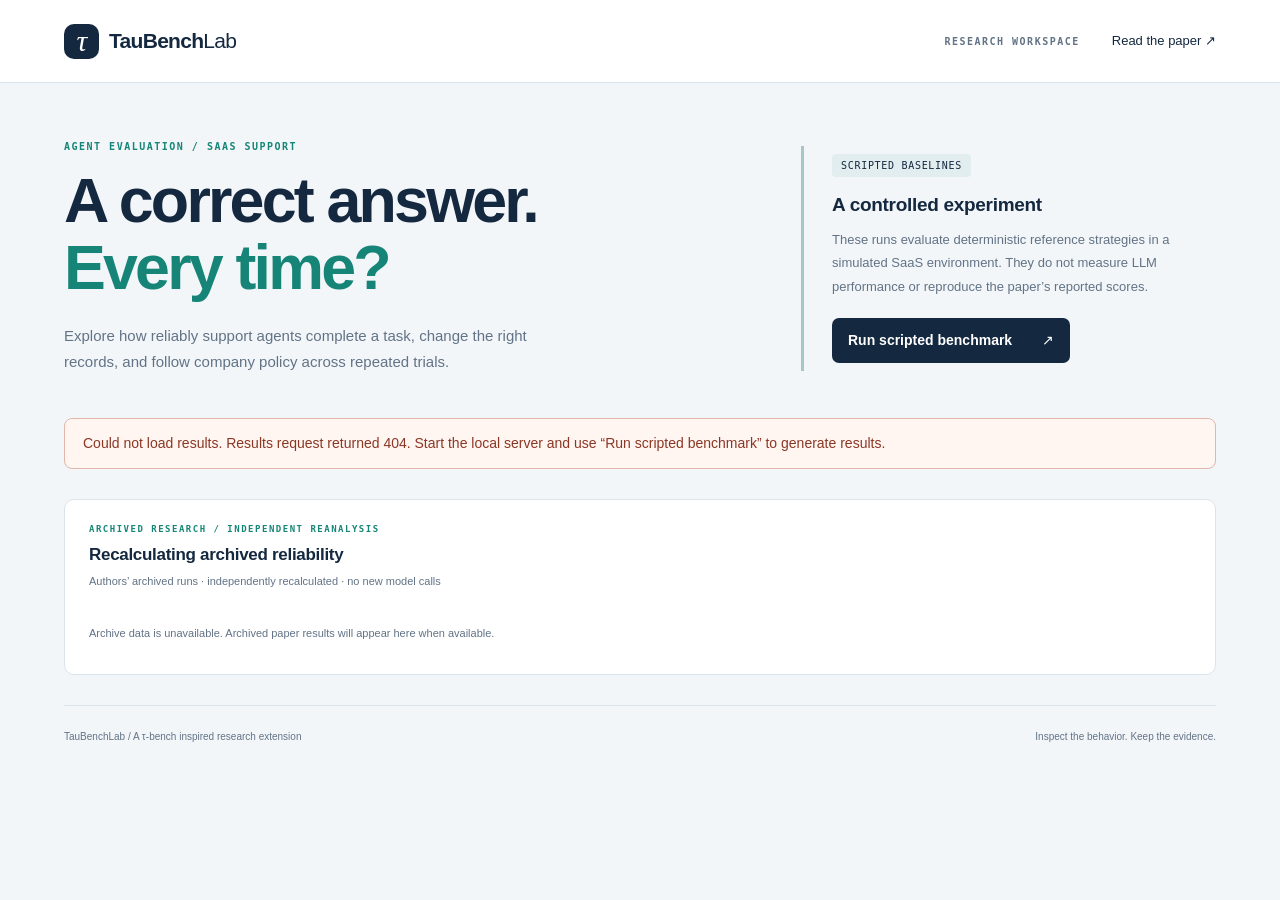
==== web/index.html @ 1099bfed "Release TauBench Lab research portfolio with reproducible evaluation and public demo" ====
<!doctype html>
<html lang="en" data-mode="local">
  <head>
    <meta charset="utf-8" />
    <meta name="viewport" content="width=device-width,initial-scale=1" />
    <meta name="theme-color" content="#14283f" />
    <title>TauBenchLab · Agent reliability</title>
    <link rel="stylesheet" href="./styles.css" />
    <script defer src="./app.js"></script>
  </head>
  <body>
    <header class="topbar">
      <a class="wordmark" href="./" aria-label="TauBenchLab home"
        ><span class="logo">τ</span> TauBench<span>Lab</span></a
      >
      <div class="header-right">
        <span class="lab-label">RESEARCH WORKSPACE</span
        ><a
          href="https://arxiv.org/abs/2406.12045"
          target="_blank"
          rel="noopener noreferrer"
          >Read the paper ↗</a
        >
      </div>
    </header>
    <main>
      <section class="intro">
        <div>
          <p class="eyebrow">AGENT EVALUATION / SAAS SUPPORT</p>
          <h1>A correct answer.<br /><span>Every time?</span></h1>
          <p class="intro-copy">
            Explore how reliably support agents complete a task, change the
            right records, and follow company policy across repeated trials.
          </p>
        </div>
        <aside class="scope">
          <span class="scope-badge">SCRIPTED BASELINES</span>
          <h2>A controlled experiment</h2>
          <p>
            These runs evaluate deterministic reference strategies in a
            simulated SaaS environment. They do not measure LLM performance or
            reproduce the paper’s reported scores.
          </p>
          <button id="run" type="button">
            Run scripted benchmark <span aria-hidden="true">↗</span>
          </button>
        </aside>
      </section>
      <div id="status" role="status" aria-live="polite">
        Loading experiment results…
      </div>
      <section id="workspace" hidden>
        <div class="section-toolbar">
          <div>
            <p class="eyebrow">EXPERIMENT RESULTS</p>
            <h2>Reliability under repetition</h2>
          </div>
          <div class="filters">
            <label>Agent strategy<select id="agent"></select></label
            ><label
              >Task category<select id="category">
                <option value="all">All categories</option>
              </select></label
            >
          </div>
        </div>
        <div class="metrics">
          <article>
            <span>Joint task success</span><strong id="success">—</strong
            ><small>Correct final state + policy compliance</small>
          </article>
          <article>
            <span>Final state match</span><strong id="state-match">—</strong
            ><small>Expected records, regardless of policy</small>
          </article>
          <article>
            <span>Policy compliance</span><strong id="compliance">—</strong
            ><small>No recorded policy violations</small>
          </article>
          <article>
            <span>Evaluated episodes</span><strong id="episodes">—</strong
            ><small id="coverage">—</small>
          </article>
          <article>
            <span>Consistent success</span><strong id="consistent">—</strong
            ><small id="consistent-label">Pass^k</small>
          </article>
        </div>
        <div class="results-layout">
          <section class="panel matrix-panel">
            <div class="panel-heading">
              <div>
                <h3>Trial explorer</h3>
                <p>
                  One square, one attempt. Select a trial to inspect the
                  evidence.
                </p>
              </div>
              <div class="legend">
                <span><i class="good"></i>Pass</span
                ><span><i class="bad"></i>Fail</span>
              </div>
            </div>
            <div id="matrix" class="matrix"></div>
            <div class="panel-footer">
              <span id="timestamp"></span><span>SIMULATED ENVIRONMENT</span>
            </div>
          </section>
          <section class="panel consistency-panel">
            <div class="panel-heading">
              <div>
                <h3>Success that holds up</h3>
                <p>Estimated pass^k across tasks</p>
              </div>
            </div>
            <div id="chart" class="chart" aria-label="Pass k chart"></div>
            <p class="definition">
              <strong>What is pass^k?</strong> The probability that all k
              attempts succeed, averaged across tasks. Estimated as C(s, k) /
              C(n, k), where s is successful trials and n is total trials for a
              task. Every selected task needs at least k trials; otherwise the
              estimate is unavailable. Success requires both the expected final
              state and policy compliance.
            </p>
          </section>
        </div>
        <section
          id="detail"
          class="panel detail-panel"
          aria-labelledby="detail-title"
        >
          <div class="panel-heading">
            <div>
              <p class="eyebrow">EPISODE EVIDENCE</p>
              <h3 id="detail-title">Select a trial above</h3>
              <p id="detail-subtitle">
                Inspect the conversation, policy checks, and final records.
              </p>
            </div>
            <span id="detail-badge" class="result-badge" hidden></span>
          </div>
          <div id="detail-body" hidden>
            <div class="detail-columns">
              <div>
                <h4>Conversation & tool calls</h4>
                <div id="trace"></div>
              </div>
              <div>
                <h4>Policy checks</h4>
                <div id="violations"></div>
                <h4>Database changes</h4>
                <p class="muted">
                  Compare initial, expected, and actual final records.
                </p>
                <div class="state-tabs" role="group" aria-label="Database view">
                  <button data-state="differences" class="active" type="button">
                    Differences</button
                  ><button data-state="initial_state" type="button">
                    Initial</button
                  ><button data-state="expected_state" type="button">
                    Expected</button
                  ><button data-state="final_state" type="button">
                    Actual
                  </button>
                </div>
                <pre id="state"></pre>
              </div>
            </div>
          </div>
        </section>
        <section class="notes">
          <div>
            <p class="eyebrow">READ THE RESULTS RESPONSIBLY</p>
            <h3>Scope & limitations</h3>
          </div>
          <ul id="limitations"></ul>
        </section>
      </section>
      <footer>
        <span
          >TauBenchLab
          <span class="muted"
            >/ A τ-bench inspired research extension</span
          ></span
        ><span>Inspect the behavior. Keep the evidence.</span>
      </footer>
    </main>
  </body>
</html>
---- web/styles.css ----
:root {
  --navy: #14283f;
  --muted: #627386;
  --line: #dce4eb;
  --bg: #f3f6f9;
  --teal: #168577;
  --rust: #b85842;
  --white: #fff;
  --mono: ui-monospace, SFMono-Regular, Consolas, monospace;
}
* {
  box-sizing: border-box;
}
body {
  margin: 0;
  background: var(--bg);
  color: var(--navy);
  font-family: -apple-system, BlinkMacSystemFont, "Segoe UI", sans-serif;
  font-size: 14px;
  line-height: 1.5;
}
button,
select {
  font: inherit;
}
button,
a,
select {
  -webkit-tap-highlight-color: transparent;
}
button {
  cursor: pointer;
}
button:disabled {
  cursor: wait;
  opacity: 0.6;
}
a {
  color: inherit;
  text-decoration: none;
}
a:hover {
  text-decoration: underline;
}
button:focus-visible,
a:focus-visible,
select:focus-visible {
  outline: 3px solid #68b8d9;
  outline-offset: 4px;
}
[hidden] {
  display: none !important;
}
.topbar {
  height: 83px;
  border-bottom: 1px solid var(--line);
  display: flex;
  align-items: center;
  justify-content: space-between;
  padding: 0 5vw;
  background: #fff;
}
.wordmark {
  display: flex;
  align-items: center;
  font-size: 21px;
  font-weight: 730;
  letter-spacing: -0.7px;
}
.wordmark > span:last-child {
  font-weight: 400;
}
.logo {
  width: 35px;
  height: 35px;
  background: var(--navy);
  color: white;
  border-radius: 10px;
  text-align: center;
  font: italic 30px Georgia;
  margin-right: 10px;
}
.header-right {
  display: flex;
  gap: 32px;
  align-items: center;
  font-size: 13px;
}
.lab-label,
.eyebrow {
  font: 10px var(--mono);
  font-weight: 600;
  letter-spacing: 1.5px;
}
.lab-label {
  color: var(--muted);
}
main {
  max-width: 1480px;
  margin: auto;
  padding: 0 5vw;
}
.intro {
  display: grid;
  grid-template-columns: 1.3fr 1fr;
  align-items: center;
  gap: 8%;
  padding: 58px 0 42px;
}
.eyebrow {
  color: var(--teal);
  margin: 0 0 15px;
}
h1 {
  font-family:
    ui-rounded,
    "Arial Rounded MT Bold",
    -apple-system,
    sans-serif;
  font-size: clamp(40px, 4.9vw, 66px);
  font-weight: 680;
  line-height: 1.07;
  letter-spacing: -2.8px;
  margin: 0 0 22px;
}
h1 span {
  color: var(--teal);
}
.intro-copy {
  max-width: 490px;
  color: var(--muted);
  font-size: 15px;
  line-height: 1.75;
  margin: 0;
}
.scope {
  max-width: 415px;
  justify-self: end;
  border-left: 3px solid #a7c6c8;
  padding: 8px 0 8px 28px;
}
.scope-badge {
  display: inline-block;
  font: 10px var(--mono);
  letter-spacing: 0.7px;
  background: #e2edf0;
  padding: 6px 9px;
  border-radius: 4px;
}
.scope h2 {
  font-size: 19px;
  letter-spacing: -0.3px;
  margin: 14px 0 9px;
}
.scope p {
  font-size: 13px;
  line-height: 1.8;
  color: var(--muted);
  margin: 0 0 20px;
}
#run {
  display: flex;
  justify-content: space-between;
  gap: 30px;
  background: var(--navy);
  color: white;
  border: 0;
  border-radius: 7px;
  padding: 12px 16px;
  font-weight: 550;
}
#run:hover {
  background: #254866;
}
#status {
  margin-bottom: 24px;
  padding: 14px 18px;
  border: 1px solid var(--line);
  border-radius: 8px;
  background: white;
  color: var(--muted);
}
#status.error {
  color: #8b3724;
  border-color: #e2b6a9;
  background: #fff5f1;
}
.section-toolbar {
  display: flex;
  align-items: center;
  justify-content: space-between;
  border-top: 1px solid var(--line);
  padding-top: 30px;
  gap: 24px;
  margin: 10px 0 22px;
}
.section-toolbar .eyebrow {
  margin-bottom: 7px;
  color: var(--muted);
}
h2 {
  font-size: 24px;
  letter-spacing: -0.7px;
  margin: 0;
}
.filters {
  display: flex;
  gap: 12px;
}
label {
  display: flex;
  flex-direction: column;
  gap: 5px;
  font-size: 10px;
  letter-spacing: 0.2px;
  color: var(--muted);
}
select {
  padding: 9px 31px 9px 11px;
  border: 1px solid var(--line);
  background: white;
  border-radius: 6px;
  color: var(--navy);
  max-width: 220px;
  font-size: 12px;
}
.metrics {
  display: grid;
  grid-template-columns: repeat(5, 1fr);
  background: white;
  border: 1px solid var(--line);
  border-radius: 10px;
  margin-bottom: 24px;
}
.metrics article {
  padding: 24px;
  border-right: 1px solid var(--line);
}
.metrics article:last-child {
  border: 0;
}
.metrics span {
  font-size: 12px;
  color: var(--muted);
}
.metrics strong {
  display: block;
  font-size: 36px;
  font-weight: 630;
  letter-spacing: -1.5px;
  margin: 6px 0;
}
.metrics small {
  display: block;
  font-size: 10px;
  color: var(--muted);
}
.results-layout {
  display: grid;
  grid-template-columns: minmax(0, 1.8fr) minmax(270px, 1fr);
  gap: 22px;
}
.panel {
  background: white;
  border: 1px solid var(--line);
  border-radius: 10px;
  overflow: hidden;
}
.panel-heading {
  display: flex;
  align-items: center;
  justify-content: space-between;
  gap: 20px;
  padding: 24px;
}
.panel-heading h3 {
  font-size: 17px;
  letter-spacing: -0.3px;
  margin: 0;
}
.panel-heading p {
  font-size: 11px;
  color: var(--muted);
  margin: 6px 0 0;
}
.legend {
  display: flex;
  gap: 12px;
  white-space: nowrap;
  font-size: 10px;
  color: var(--muted);
}
.legend span {
  display: flex;
  align-items: center;
  gap: 5px;
}
.legend i {
  width: 8px;
  height: 8px;
  border-radius: 2px;
}
.good {
  background: var(--teal);
}
.bad {
  background: var(--rust);
}
.matrix {
  padding: 0 24px 24px;
  overflow: auto;
  min-height: 240px;
}
.matrix-row {
  display: grid;
  grid-template-columns: minmax(155px, 1fr) auto;
  gap: 16px;
  align-items: center;
  padding: 10px 0;
  border-bottom: 1px solid #eef2f5;
  min-width: 390px;
}
.task-name {
  font-size: 12px;
  font-weight: 550;
}
.task-category {
  display: block;
  font: 9px var(--mono);
  color: var(--muted);
  margin-top: 3px;
}
.trials {
  display: flex;
  gap: 5px;
}
.trial {
  height: 25px;
  width: 25px;
  border: 0;
  border-radius: 4px;
  color: white;
  font: 10px var(--mono);
  transition: transform 0.15s;
}
.trial:hover {
  transform: translateY(-2px);
}
.trial.selected {
  outline: 2px solid var(--navy);
  outline-offset: 2px;
}
.panel-footer {
  display: flex;
  justify-content: space-between;
  gap: 12px;
  padding: 12px 24px;
  border-top: 1px solid var(--line);
  font: 8px var(--mono);
  color: var(--muted);
  letter-spacing: 0.4px;
}
.chart {
  display: flex;
  align-items: end;
  gap: 20px;
  height: 210px;
  padding: 20px 30px 0;
}
.bar-item {
  flex: 1;
  display: flex;
  height: 100%;
  flex-direction: column;
  align-items: center;
  justify-content: end;
  gap: 8px;
}
.bar-value {
  font: 11px var(--mono);
}
.bar {
  width: 100%;
  max-width: 50px;
  min-height: 2px;
  background: var(--teal);
  border-radius: 4px 4px 0 0;
}
.bar-item:last-child .bar {
  background: var(--navy);
}
.bar-label {
  font: 11px var(--mono);
  color: var(--muted);
  padding-top: 7px;
  border-top: 1px solid var(--line);
  width: 100%;
  text-align: center;
}
.definition {
  font-size: 11px;
  line-height: 1.7;
  color: var(--muted);
  margin: 24px 25px;
}
.definition strong {
  display: block;
  color: var(--navy);
  margin-bottom: 5px;
}
.detail-panel {
  margin-top: 22px;
}
.detail-panel .eyebrow {
  font-size: 9px;
  color: var(--teal);
  margin: 0 0 8px;
}
.result-badge {
  font: 10px var(--mono);
  padding: 7px 10px;
  border-radius: 5px;
  background: #e4f2ed;
  color: var(--teal);
  white-space: nowrap;
}
.result-badge.failed {
  background: #f8e9e4;
  color: var(--rust);
}
.detail-columns {
  display: grid;
  grid-template-columns: 1fr 1fr;
  gap: 30px;
  padding: 0 24px 26px;
}
.detail-columns h4 {
  font-size: 12px;
  margin: 12px 0;
}
.trace-item {
  border-left: 2px solid var(--line);
  padding: 0 0 18px 14px;
  margin-left: 3px;
}
.trace-role {
  font: 9px var(--mono);
  text-transform: uppercase;
  color: var(--teal);
  margin-bottom: 5px;
}
.trace-item p {
  font-size: 12px;
  line-height: 1.7;
  white-space: pre-wrap;
  margin: 0;
}
.trace-item pre {
  margin-top: 8px;
  max-height: 200px;
}
.muted {
  color: var(--muted);
}
p.muted {
  font-size: 11px;
}
.state-tabs {
  display: flex;
  gap: 4px;
  margin: 16px 0 8px;
  flex-wrap: wrap;
}
.state-tabs button {
  border: 0;
  border-radius: 5px;
  background: #edf2f6;
  color: var(--muted);
  padding: 7px 10px;
  font-size: 11px;
}
.state-tabs button.active {
  background: var(--navy);
  color: white;
}
pre {
  font: 11px/1.65 var(--mono);
  padding: 14px;
  background: #f4f7f9;
  border: 1px solid #e5ebf0;
  border-radius: 6px;
  white-space: pre-wrap;
  overflow-wrap: anywhere;
  max-height: 390px;
  overflow: auto;
  margin: 0;
}
#violations {
  font-size: 12px;
  padding: 12px 14px;
  border-radius: 6px;
  background: #f4f7f9;
}
#violations ul {
  padding-left: 16px;
  margin: 0;
}
.notes {
  display: grid;
  grid-template-columns: 1fr 2fr;
  gap: 35px;
  margin: 35px 0;
}
.notes .eyebrow {
  font-size: 9px;
  color: var(--muted);
  margin-bottom: 8px;
}
.notes h3 {
  font-size: 18px;
  margin: 0;
}
.notes ul {
  margin: 0;
  padding-left: 16px;
  color: var(--muted);
  font-size: 11px;
  line-height: 1.9;
}
footer {
  display: flex;
  justify-content: space-between;
  gap: 20px;
  border-top: 1px solid var(--line);
  padding: 23px 0 30px;
  font-size: 10px;
  color: var(--muted);
}
.empty {
  color: var(--muted);
  padding: 25px;
  font-size: 13px;
}
@media (min-width: 1400px) {
  main {
    padding: 0 60px;
  }
}
@media (max-width: 1000px) {
  .results-layout {
    grid-template-columns: 1fr;
  }
  .chart {
    height: 170px;
    max-width: 450px;
    margin: auto;
  }
  .metrics article {
    padding: 19px 15px;
  }
  .metrics small {
    font-size: 9px;
  }
  .panel-footer {
    font-size: 9px;
  }
}
@media (max-width: 680px) {
  .topbar {
    height: 66px;
  }
  .lab-label {
    display: none;
  }
  .header-right {
    font-size: 11px;
  }
  .wordmark {
    font-size: 18px;
  }
  .logo {
    width: 30px;
    height: 30px;
    font-size: 26px;
  }
  .intro {
    grid-template-columns: 1fr;
    gap: 30px;
    padding: 34px 0;
  }
  .scope {
    max-width: none;
    justify-self: stretch;
    padding-left: 18px;
  }
  .intro-copy {
    font-size: 14px;
  }
  h1 {
    font-size: 45px;
    letter-spacing: -2px;
  }
  .section-toolbar {
    display: block;
  }
  h2 {
    font-size: 22px;
  }
  .filters {
    margin-top: 20px;
  }
  .filters label {
    flex: 1;
    min-width: 0;
  }
  .filters select {
    max-width: 100%;
    width: 100%;
  }
  .metrics {
    grid-template-columns: 1fr 1fr;
  }
  .metrics article:nth-child(2) {
    border-right: 0;
  }
  .metrics article:nth-child(-n + 2) {
    border-bottom: 1px solid var(--line);
  }
  .metrics strong {
    font-size: 30px;
  }
  .panel-heading {
    padding: 19px;
    align-items: start;
  }
  .panel-heading p {
    max-width: 240px;
  }
  .matrix {
    padding: 0 19px 20px;
  }
  .legend {
    gap: 7px;
  }
  .trial {
    height: 23px;
    width: 23px;
  }
  .trials {
    gap: 4px;
  }
  .detail-columns {
    grid-template-columns: 1fr;
    padding: 0 19px 20px;
    gap: 15px;
  }
  .notes {
    grid-template-columns: 1fr;
    gap: 15px;
  }
  footer {
    display: block;
  }
  footer > span {
    display: block;
    margin-bottom: 7px;
  }
  .panel-footer {
    padding: 12px 19px;
    flex-wrap: wrap;
  }
  .result-badge {
    font-size: 9px;
  }
}
@media (prefers-reduced-motion: reduce) {
  * {
    transition: none !important;
    scroll-behavior: auto !important;
  }
}
.archive-panel {
  margin: 30px 0;
}
.archive-panel .eyebrow {
  font-size: 9px;
  color: var(--teal);
  margin: 0 0 8px;
}
.archive-content {
  padding: 0 24px 22px;
  overflow: auto;
}
.archive-content table {
  border-collapse: collapse;
  width: 100%;
  font: 11px var(--mono);
}
.archive-content th {
  text-align: left;
  color: var(--muted);
  font-weight: 400;
  padding: 12px 10px;
  border-bottom: 1px solid var(--line);
  white-space: nowrap;
}
.archive-content td {
  padding: 14px 10px;
  border-bottom: 1px solid #edf2f6;
}
.archive-content td:first-child {
  font-size: 10px;
  max-width: 400px;
  overflow-wrap: anywhere;
}
.archive-content td:not(:first-child) {
  white-space: nowrap;
}
.archive-content a {
  color: var(--teal);
}
.archive-notes {
  color: var(--muted);
  font-size: 11px;
  line-height: 1.8;
  padding-left: 16px;
  margin-top: 20px;
}

@media (max-width: 680px) {
  .metrics article:nth-child(4) {
    border-right: 0;
  }
  .metrics article:nth-child(3),
  .metrics article:nth-child(4) {
    border-bottom: 1px solid var(--line);
  }
  .metrics article:last-child {
    grid-column: 1 / -1;
  }
}

.source-link{display:inline-flex;gap:24px;align-items:center;background:var(--navy);color:white;border-radius:7px;padding:12px 16px;font-weight:550}.snapshot-note{font-size:11px!important;margin-top:14px!important;margin-bottom:0!important}.snapshot-label{color:var(--teal);display:block;font:10px var(--mono);margin-top:8px}
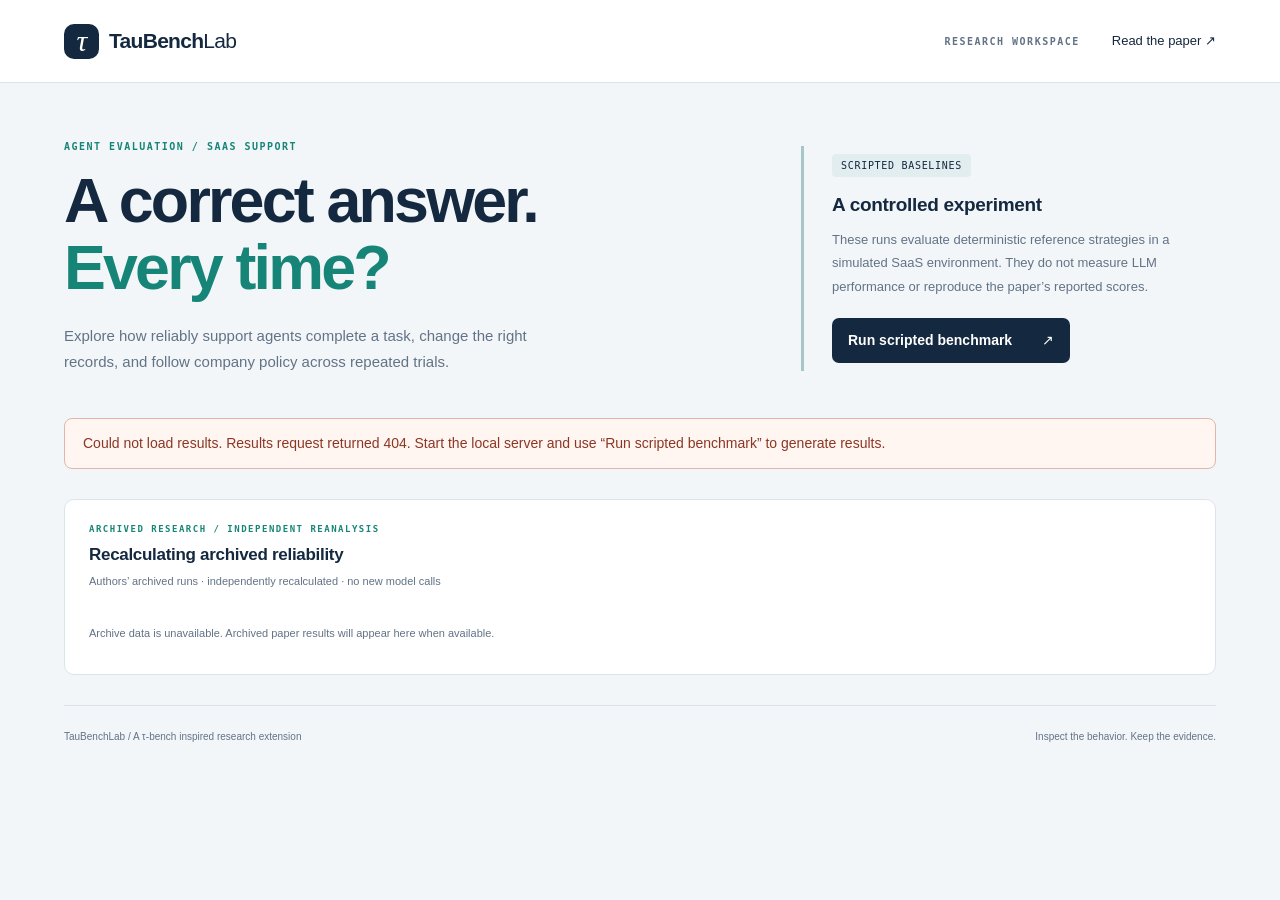
==== commit e2822f80: "Add public dashboard preview and browser icon" ====
--- a/web/index.html
+++ b/web/index.html
@@ -1,6 +1,7 @@
 <!doctype html>
 <html lang="en" data-mode="local">
   <head>
+    <link rel="icon" href="data:image/svg+xml,%3Csvg xmlns='http://www.w3.org/2000/svg' viewBox='0 0 64 64'%3E%3Crect width='64' height='64' rx='16' fill='%231a2b40'/%3E%3Ctext x='16' y='47' font-size='49' fill='white'%3E%CF%84%3C/text%3E%3C/svg%3E" />
     <meta charset="utf-8" />
     <meta name="viewport" content="width=device-width,initial-scale=1" />
     <meta name="theme-color" content="#14283f" />
